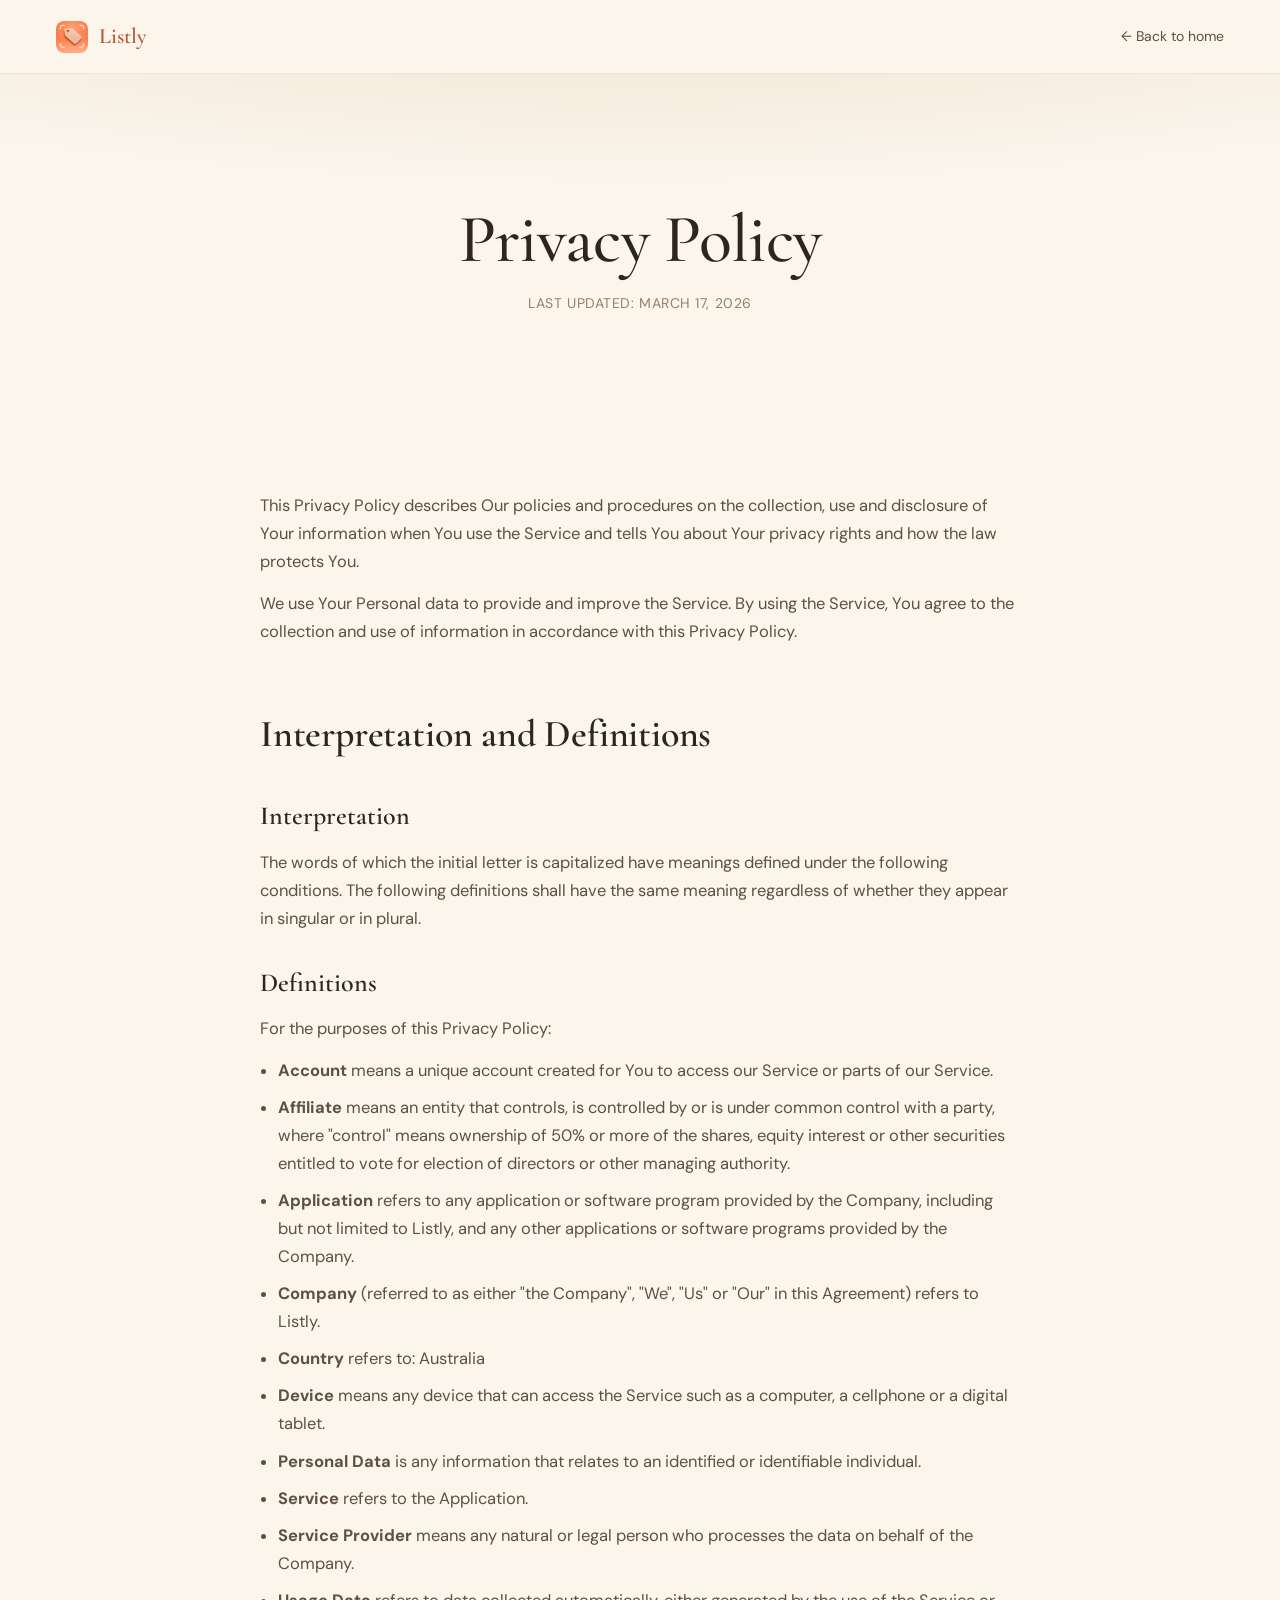
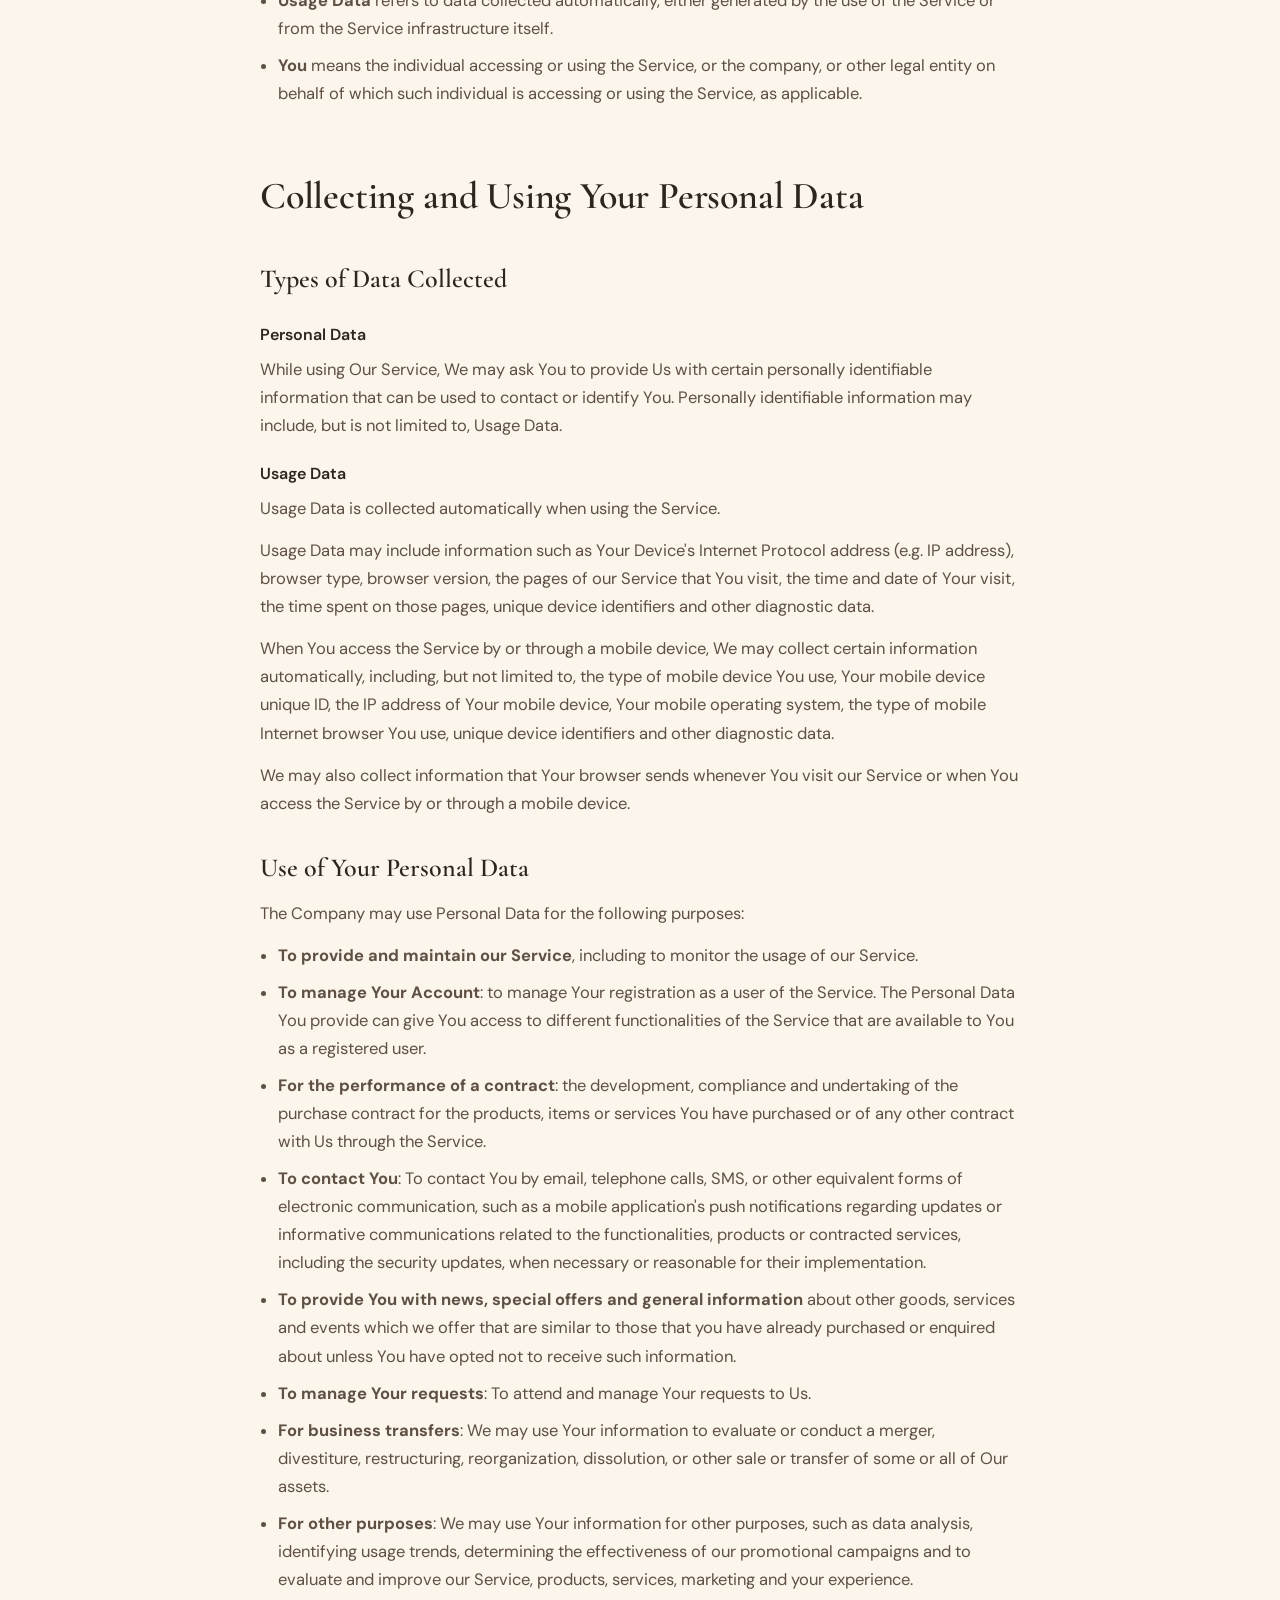
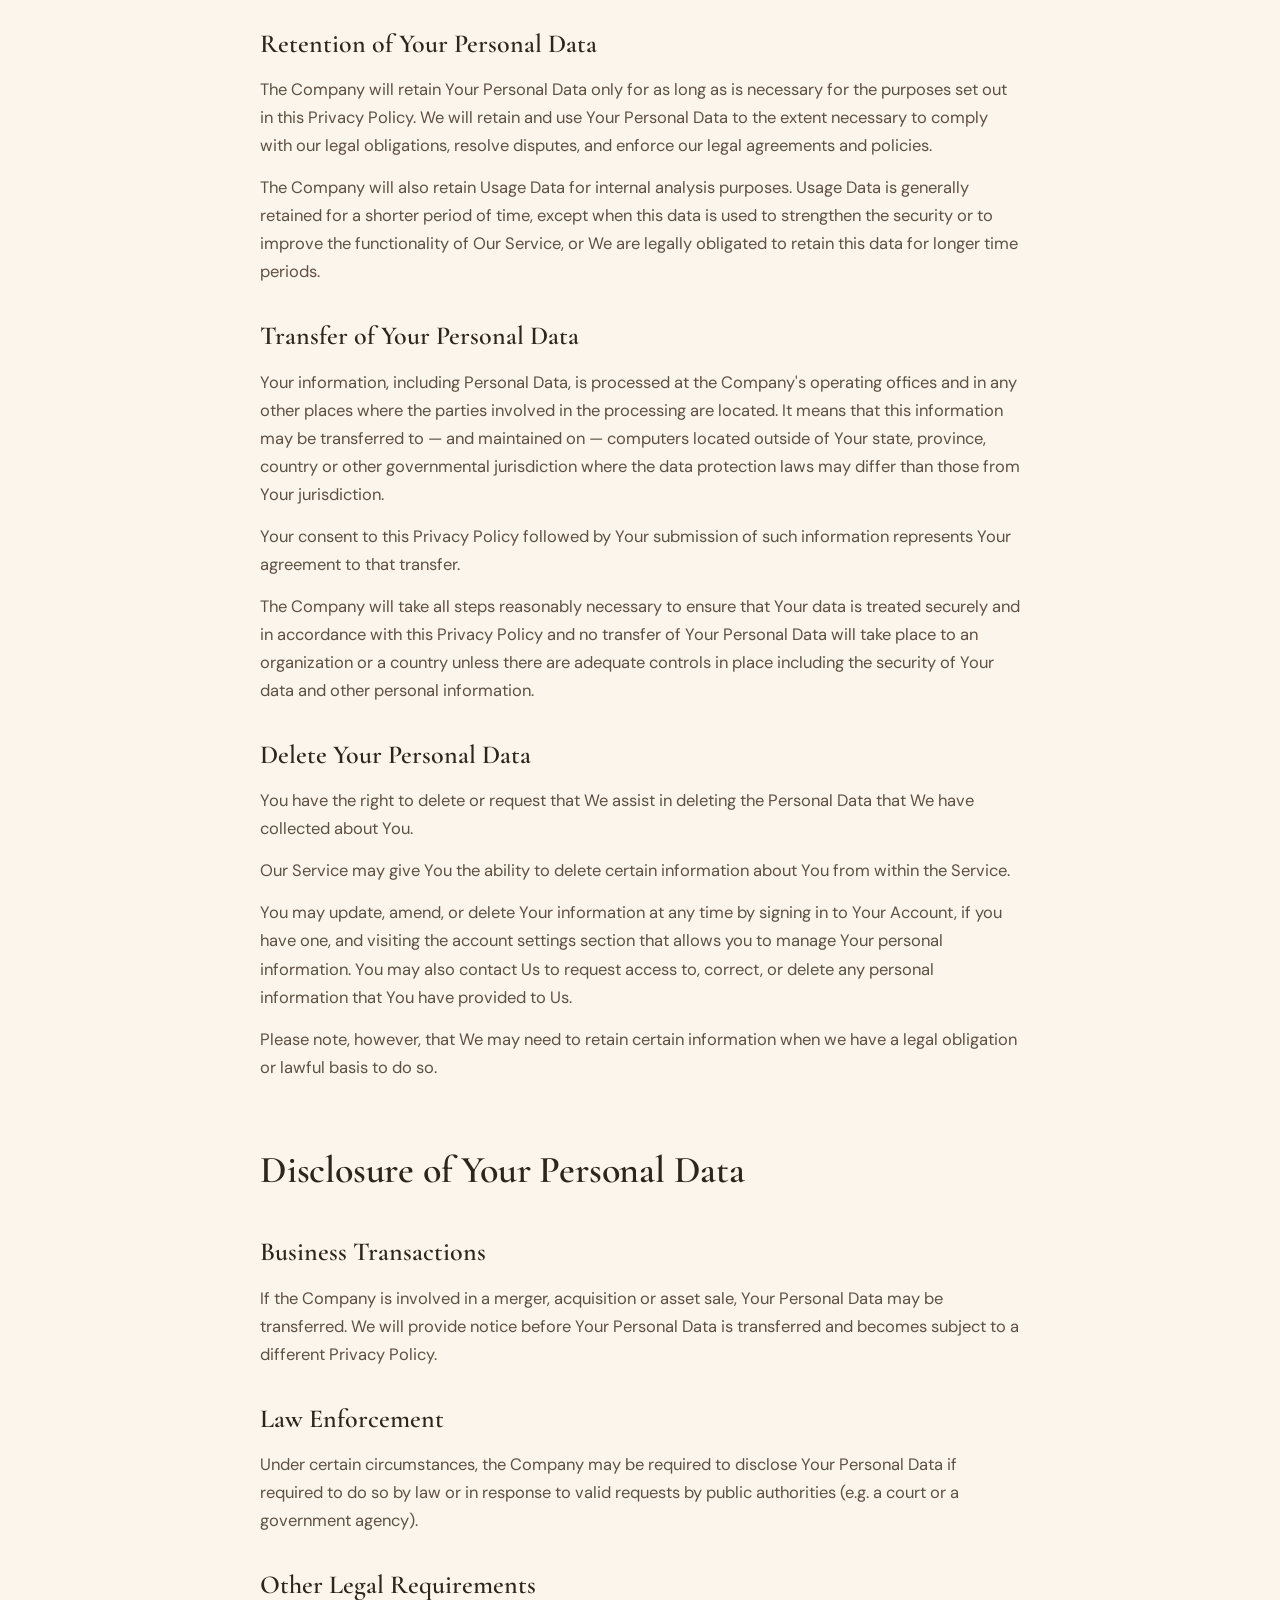
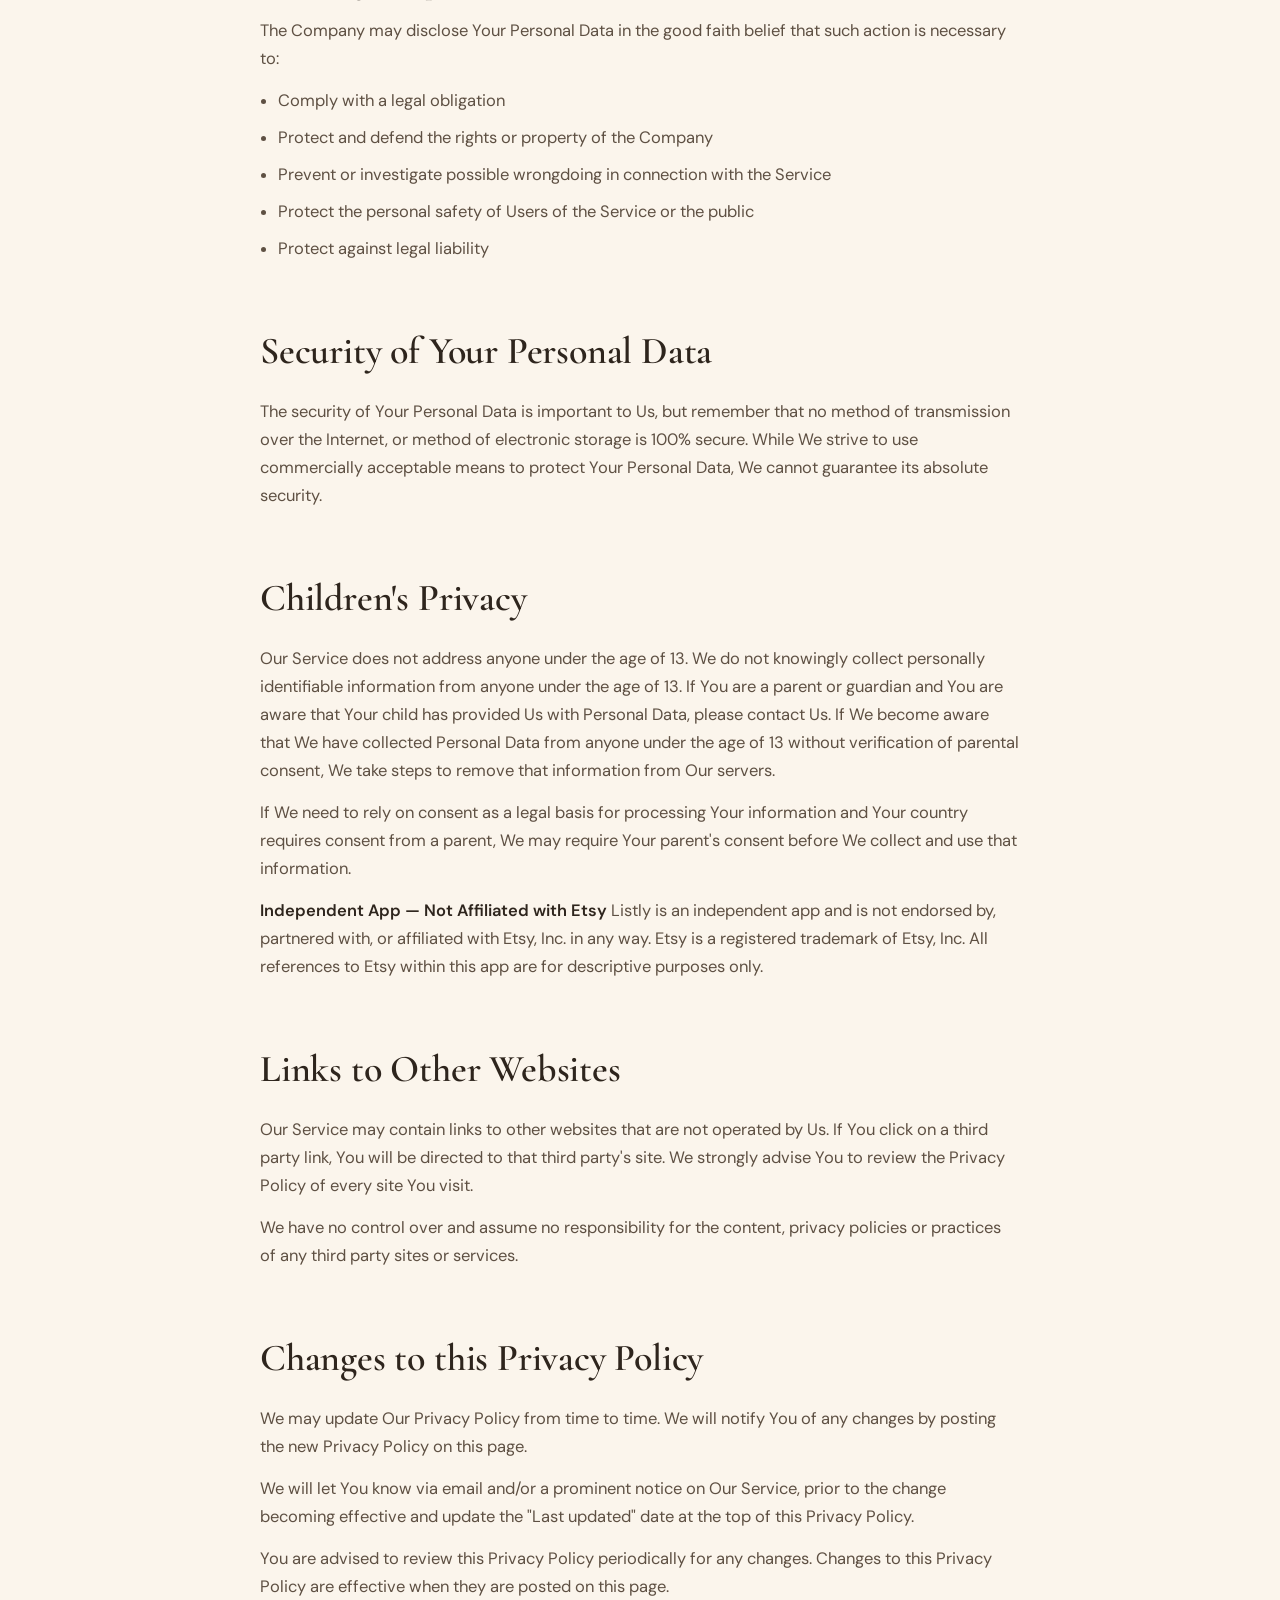
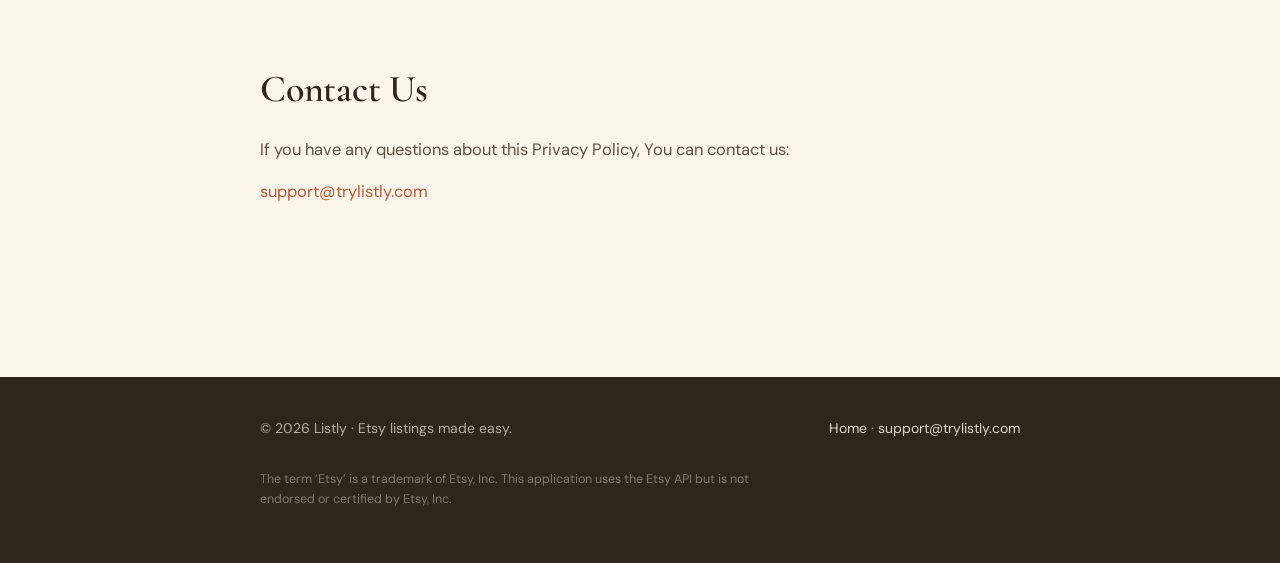
==== privacy.html @ 4dcf055b "Replace placeholder with Listly landing page - New landing page (Hero 1 immersive) at root - Terms +" ====
<!DOCTYPE html>
<html lang="en">
<head>
<meta charset="UTF-8">
<meta name="viewport" content="width=device-width, initial-scale=1.0">
<title>Privacy Policy · Listly</title>
<link rel="preconnect" href="https://fonts.googleapis.com">
<link rel="preconnect" href="https://fonts.gstatic.com" crossorigin>
<link href="https://fonts.googleapis.com/css2?family=Cormorant+Garamond:ital,wght@0,400;0,500;0,600;1,500&family=DM+Sans:opsz,wght@9..40,400;9..40,500;9..40,600&display=swap" rel="stylesheet">
<link rel="icon" href="assets/icon.png">
<style>
  :root{
    --clay:#D9744B; --clay-deep:#B85C38; --parchment:#EFE2D0; --ivory:#FBF5EC; --ivory-2:#FDF9F2;
    --ink:#2E251D; --ink-soft:#5E5043; --taupe:#94816C; --navy:#38434F;
    --serif:"Cormorant Garamond",Georgia,serif; --sans:"DM Sans",system-ui,sans-serif;
  }
  *{ box-sizing:border-box; margin:0; padding:0; }
  body{ font-family:var(--sans); color:var(--ink); background:var(--ivory); line-height:1.7; -webkit-font-smoothing:antialiased; }
  a{ color:var(--clay-deep); text-decoration:none; }
  a:hover{ text-decoration:underline; }
  .topbar{ position:sticky; top:0; z-index:10; display:flex; align-items:center; justify-content:space-between;
    padding:18px clamp(20px,5vw,56px); background:color-mix(in srgb,var(--ivory) 88%,transparent); backdrop-filter:blur(12px); border-bottom:1px solid rgba(76,46,28,.08); }
  .brand{ display:flex; align-items:center; gap:11px; }
  .brand img{ width:32px; height:32px; border-radius:8px; }
  .brand .name{ font-family:var(--serif); font-weight:600; font-size:22px; }
  .back{ font-size:14px; color:var(--ink-soft); }
  .hero{ background:radial-gradient(120% 90% at 50% -30%, var(--parchment), var(--ivory) 70%); padding:clamp(70px,11vw,130px) 0 clamp(40px,6vw,70px); text-align:center; }
  .wrap{ width:min(760px,90vw); margin-inline:auto; }
  h1{ font-family:var(--serif); font-weight:500; font-size:clamp(40px,6vw,68px); line-height:1.05; letter-spacing:-.01em; }
  .updated{ margin-top:16px; font-size:14px; letter-spacing:.04em; color:var(--taupe); text-transform:uppercase; }
  .intro{ font-size:19px; color:var(--ink-soft); max-width:60ch; margin:22px auto 0; }
  main{ padding:clamp(48px,7vw,88px) 0 clamp(70px,9vw,120px); }
  section{ margin-bottom:clamp(38px,5vw,56px); }
  h2{ font-family:var(--serif); font-weight:600; font-size:clamp(26px,3.4vw,38px); color:var(--ink); margin-bottom:14px; letter-spacing:-.005em; }
  h3{ font-family:var(--serif); font-weight:600; font-size:clamp(20px,2.4vw,26px); color:var(--ink); margin:28px 0 10px; }
  h4{ font-family:var(--sans); font-weight:600; font-size:16px; color:var(--ink); margin:20px 0 8px; }
  section > p:first-of-type{ margin-top:4px; }
  p{ font-size:16.5px; color:var(--ink-soft); margin-bottom:14px; }
  p strong{ color:var(--ink); font-weight:600; }
  ul{ margin:0 0 14px 1.1em; }
  li{ font-size:16.5px; color:var(--ink-soft); margin-bottom:9px; }
  .callout{ background:var(--ivory-2); border-radius:20px; padding:28px 32px; box-shadow:0 18px 44px -28px rgba(76,46,28,.4); }
  .callout p:last-child{ margin-bottom:0; }
  footer{ background:var(--ink); color:rgba(255,247,238,.65); padding:40px 0; font-size:14px; }
  footer .wrap{ display:flex; justify-content:space-between; gap:20px; flex-wrap:wrap; }
  footer a{ color:rgba(255,247,238,.85); }
  footer .disclaimer{ width:100%; order:3; margin-top:8px; font-size:12.5px; line-height:1.6; color:rgba(255,247,238,.4); max-width:64ch; }
</style>
</head>
<body>
  <div class="topbar">
    <a class="brand" href="index.html"><img src="assets/icon.png" alt="Listly"><span class="name">Listly</span></a>
    <a class="back" href="index.html">← Back to home</a>
  </div>

  <header class="hero">
    <div class="wrap">
      <h1>Privacy Policy</h1>
      <p class="updated">Last updated: March 17, 2026</p>
    </div>
  </header>

  <main>
    <div class="wrap">
      <section>
        <p>This Privacy Policy describes Our policies and procedures on the collection, use and disclosure of Your information when You use the Service and tells You about Your privacy rights and how the law protects You.</p>
        <p>We use Your Personal data to provide and improve the Service. By using the Service, You agree to the collection and use of information in accordance with this Privacy Policy.</p>
      </section>

      <section>
        <h2>Interpretation and Definitions</h2>
        <h3>Interpretation</h3>
        <p>The words of which the initial letter is capitalized have meanings defined under the following conditions. The following definitions shall have the same meaning regardless of whether they appear in singular or in plural.</p>
        <h3>Definitions</h3>
        <p>For the purposes of this Privacy Policy:</p>
        <ul>
          <li><strong>Account</strong> means a unique account created for You to access our Service or parts of our Service.</li>
          <li><strong>Affiliate</strong> means an entity that controls, is controlled by or is under common control with a party, where "control" means ownership of 50% or more of the shares, equity interest or other securities entitled to vote for election of directors or other managing authority.</li>
          <li><strong>Application</strong> refers to any application or software program provided by the Company, including but not limited to Listly, and any other applications or software programs provided by the Company.</li>
          <li><strong>Company</strong> (referred to as either "the Company", "We", "Us" or "Our" in this Agreement) refers to Listly.</li>
          <li><strong>Country</strong> refers to: Australia</li>
          <li><strong>Device</strong> means any device that can access the Service such as a computer, a cellphone or a digital tablet.</li>
          <li><strong>Personal Data</strong> is any information that relates to an identified or identifiable individual.</li>
          <li><strong>Service</strong> refers to the Application.</li>
          <li><strong>Service Provider</strong> means any natural or legal person who processes the data on behalf of the Company.</li>
          <li><strong>Usage Data</strong> refers to data collected automatically, either generated by the use of the Service or from the Service infrastructure itself.</li>
          <li><strong>You</strong> means the individual accessing or using the Service, or the company, or other legal entity on behalf of which such individual is accessing or using the Service, as applicable.</li>
        </ul>
      </section>

      <section>
        <h2>Collecting and Using Your Personal Data</h2>
        <h3>Types of Data Collected</h3>
        <h4>Personal Data</h4>
        <p>While using Our Service, We may ask You to provide Us with certain personally identifiable information that can be used to contact or identify You. Personally identifiable information may include, but is not limited to, Usage Data.</p>
        <h4>Usage Data</h4>
        <p>Usage Data is collected automatically when using the Service.</p>
        <p>Usage Data may include information such as Your Device's Internet Protocol address (e.g. IP address), browser type, browser version, the pages of our Service that You visit, the time and date of Your visit, the time spent on those pages, unique device identifiers and other diagnostic data.</p>
        <p>When You access the Service by or through a mobile device, We may collect certain information automatically, including, but not limited to, the type of mobile device You use, Your mobile device unique ID, the IP address of Your mobile device, Your mobile operating system, the type of mobile Internet browser You use, unique device identifiers and other diagnostic data.</p>
        <p>We may also collect information that Your browser sends whenever You visit our Service or when You access the Service by or through a mobile device.</p>

        <h3>Use of Your Personal Data</h3>
        <p>The Company may use Personal Data for the following purposes:</p>
        <ul>
          <li><strong>To provide and maintain our Service</strong>, including to monitor the usage of our Service.</li>
          <li><strong>To manage Your Account</strong>: to manage Your registration as a user of the Service. The Personal Data You provide can give You access to different functionalities of the Service that are available to You as a registered user.</li>
          <li><strong>For the performance of a contract</strong>: the development, compliance and undertaking of the purchase contract for the products, items or services You have purchased or of any other contract with Us through the Service.</li>
          <li><strong>To contact You</strong>: To contact You by email, telephone calls, SMS, or other equivalent forms of electronic communication, such as a mobile application's push notifications regarding updates or informative communications related to the functionalities, products or contracted services, including the security updates, when necessary or reasonable for their implementation.</li>
          <li><strong>To provide You with news, special offers and general information</strong> about other goods, services and events which we offer that are similar to those that you have already purchased or enquired about unless You have opted not to receive such information.</li>
          <li><strong>To manage Your requests</strong>: To attend and manage Your requests to Us.</li>
          <li><strong>For business transfers</strong>: We may use Your information to evaluate or conduct a merger, divestiture, restructuring, reorganization, dissolution, or other sale or transfer of some or all of Our assets.</li>
          <li><strong>For other purposes</strong>: We may use Your information for other purposes, such as data analysis, identifying usage trends, determining the effectiveness of our promotional campaigns and to evaluate and improve our Service, products, services, marketing and your experience.</li>
        </ul>

        <h3>Retention of Your Personal Data</h3>
        <p>The Company will retain Your Personal Data only for as long as is necessary for the purposes set out in this Privacy Policy. We will retain and use Your Personal Data to the extent necessary to comply with our legal obligations, resolve disputes, and enforce our legal agreements and policies.</p>
        <p>The Company will also retain Usage Data for internal analysis purposes. Usage Data is generally retained for a shorter period of time, except when this data is used to strengthen the security or to improve the functionality of Our Service, or We are legally obligated to retain this data for longer time periods.</p>

        <h3>Transfer of Your Personal Data</h3>
        <p>Your information, including Personal Data, is processed at the Company's operating offices and in any other places where the parties involved in the processing are located. It means that this information may be transferred to — and maintained on — computers located outside of Your state, province, country or other governmental jurisdiction where the data protection laws may differ than those from Your jurisdiction.</p>
        <p>Your consent to this Privacy Policy followed by Your submission of such information represents Your agreement to that transfer.</p>
        <p>The Company will take all steps reasonably necessary to ensure that Your data is treated securely and in accordance with this Privacy Policy and no transfer of Your Personal Data will take place to an organization or a country unless there are adequate controls in place including the security of Your data and other personal information.</p>

        <h3>Delete Your Personal Data</h3>
        <p>You have the right to delete or request that We assist in deleting the Personal Data that We have collected about You.</p>
        <p>Our Service may give You the ability to delete certain information about You from within the Service.</p>
        <p>You may update, amend, or delete Your information at any time by signing in to Your Account, if you have one, and visiting the account settings section that allows you to manage Your personal information. You may also contact Us to request access to, correct, or delete any personal information that You have provided to Us.</p>
        <p>Please note, however, that We may need to retain certain information when we have a legal obligation or lawful basis to do so.</p>
      </section>

      <section>
        <h2>Disclosure of Your Personal Data</h2>
        <h3>Business Transactions</h3>
        <p>If the Company is involved in a merger, acquisition or asset sale, Your Personal Data may be transferred. We will provide notice before Your Personal Data is transferred and becomes subject to a different Privacy Policy.</p>
        <h3>Law Enforcement</h3>
        <p>Under certain circumstances, the Company may be required to disclose Your Personal Data if required to do so by law or in response to valid requests by public authorities (e.g. a court or a government agency).</p>
        <h3>Other Legal Requirements</h3>
        <p>The Company may disclose Your Personal Data in the good faith belief that such action is necessary to:</p>
        <ul>
          <li>Comply with a legal obligation</li>
          <li>Protect and defend the rights or property of the Company</li>
          <li>Prevent or investigate possible wrongdoing in connection with the Service</li>
          <li>Protect the personal safety of Users of the Service or the public</li>
          <li>Protect against legal liability</li>
        </ul>
      </section>

      <section>
        <h2>Security of Your Personal Data</h2>
        <p>The security of Your Personal Data is important to Us, but remember that no method of transmission over the Internet, or method of electronic storage is 100% secure. While We strive to use commercially acceptable means to protect Your Personal Data, We cannot guarantee its absolute security.</p>
      </section>

      <section>
        <h2>Children's Privacy</h2>
        <p>Our Service does not address anyone under the age of 13. We do not knowingly collect personally identifiable information from anyone under the age of 13. If You are a parent or guardian and You are aware that Your child has provided Us with Personal Data, please contact Us. If We become aware that We have collected Personal Data from anyone under the age of 13 without verification of parental consent, We take steps to remove that information from Our servers.</p>
        <p>If We need to rely on consent as a legal basis for processing Your information and Your country requires consent from a parent, We may require Your parent's consent before We collect and use that information.</p>
        <p><strong>Independent App — Not Affiliated with Etsy</strong> Listly is an independent app and is not endorsed by, partnered with, or affiliated with Etsy, Inc. in any way. Etsy is a registered trademark of Etsy, Inc. All references to Etsy within this app are for descriptive purposes only.</p>
      </section>

      <section>
        <h2>Links to Other Websites</h2>
        <p>Our Service may contain links to other websites that are not operated by Us. If You click on a third party link, You will be directed to that third party's site. We strongly advise You to review the Privacy Policy of every site You visit.</p>
        <p>We have no control over and assume no responsibility for the content, privacy policies or practices of any third party sites or services.</p>
      </section>

      <section>
        <h2>Changes to this Privacy Policy</h2>
        <p>We may update Our Privacy Policy from time to time. We will notify You of any changes by posting the new Privacy Policy on this page.</p>
        <p>We will let You know via email and/or a prominent notice on Our Service, prior to the change becoming effective and update the "Last updated" date at the top of this Privacy Policy.</p>
        <p>You are advised to review this Privacy Policy periodically for any changes. Changes to this Privacy Policy are effective when they are posted on this page.</p>
      </section>

      <section>
        <h2>Contact Us</h2>
        <p>If you have any questions about this Privacy Policy, You can contact us:</p>
        <p><a href="mailto:support@trylistly.com">support@trylistly.com</a></p>
      </section>
    </div>
  </main>

  <footer>
    <div class="wrap">
      <span>© 2026 Listly · Etsy listings made easy.</span>
      <span><a href="index.html">Home</a> · <a href="mailto:support@trylistly.com">support@trylistly.com</a></span>
      <p class="disclaimer">The term &lsquo;Etsy&rsquo; is a trademark of Etsy, Inc. This application uses the Etsy API but is not endorsed or certified by Etsy, Inc.</p>
    </div>
  </footer>
</body>
</html>
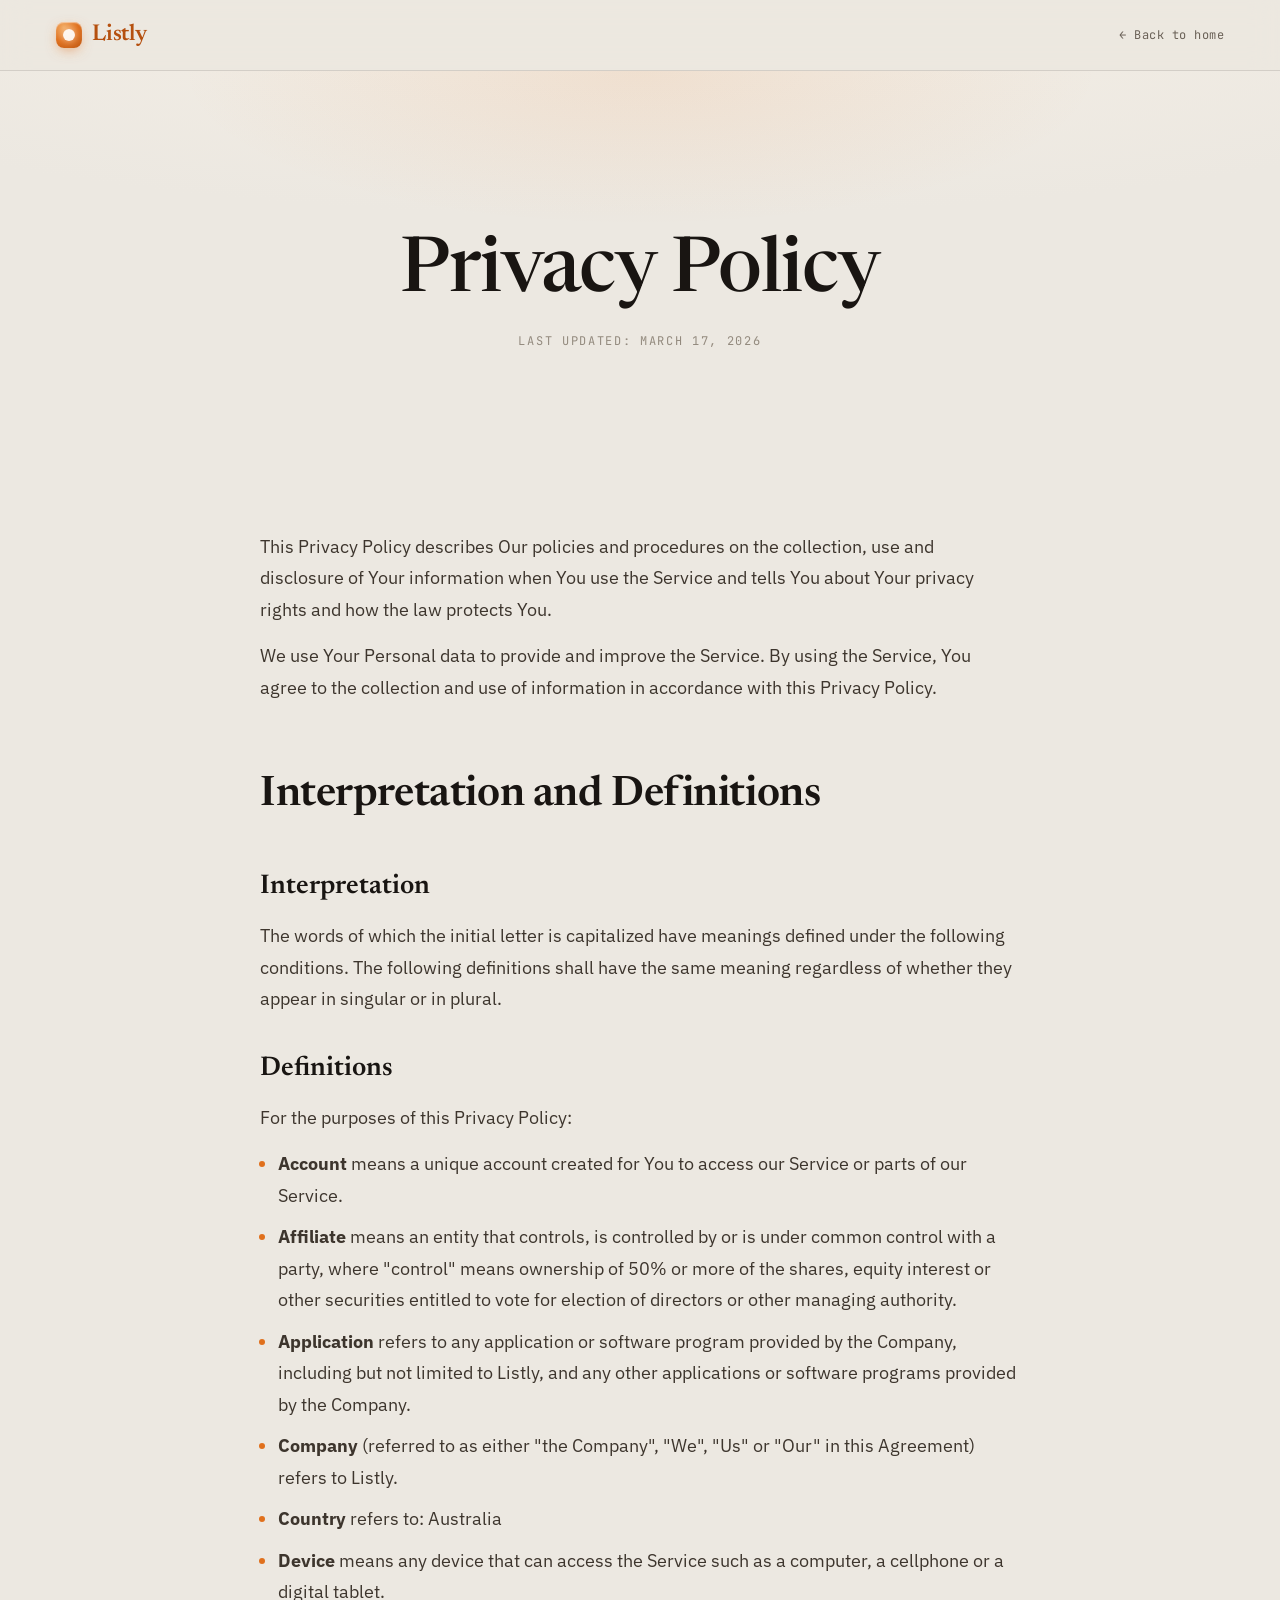
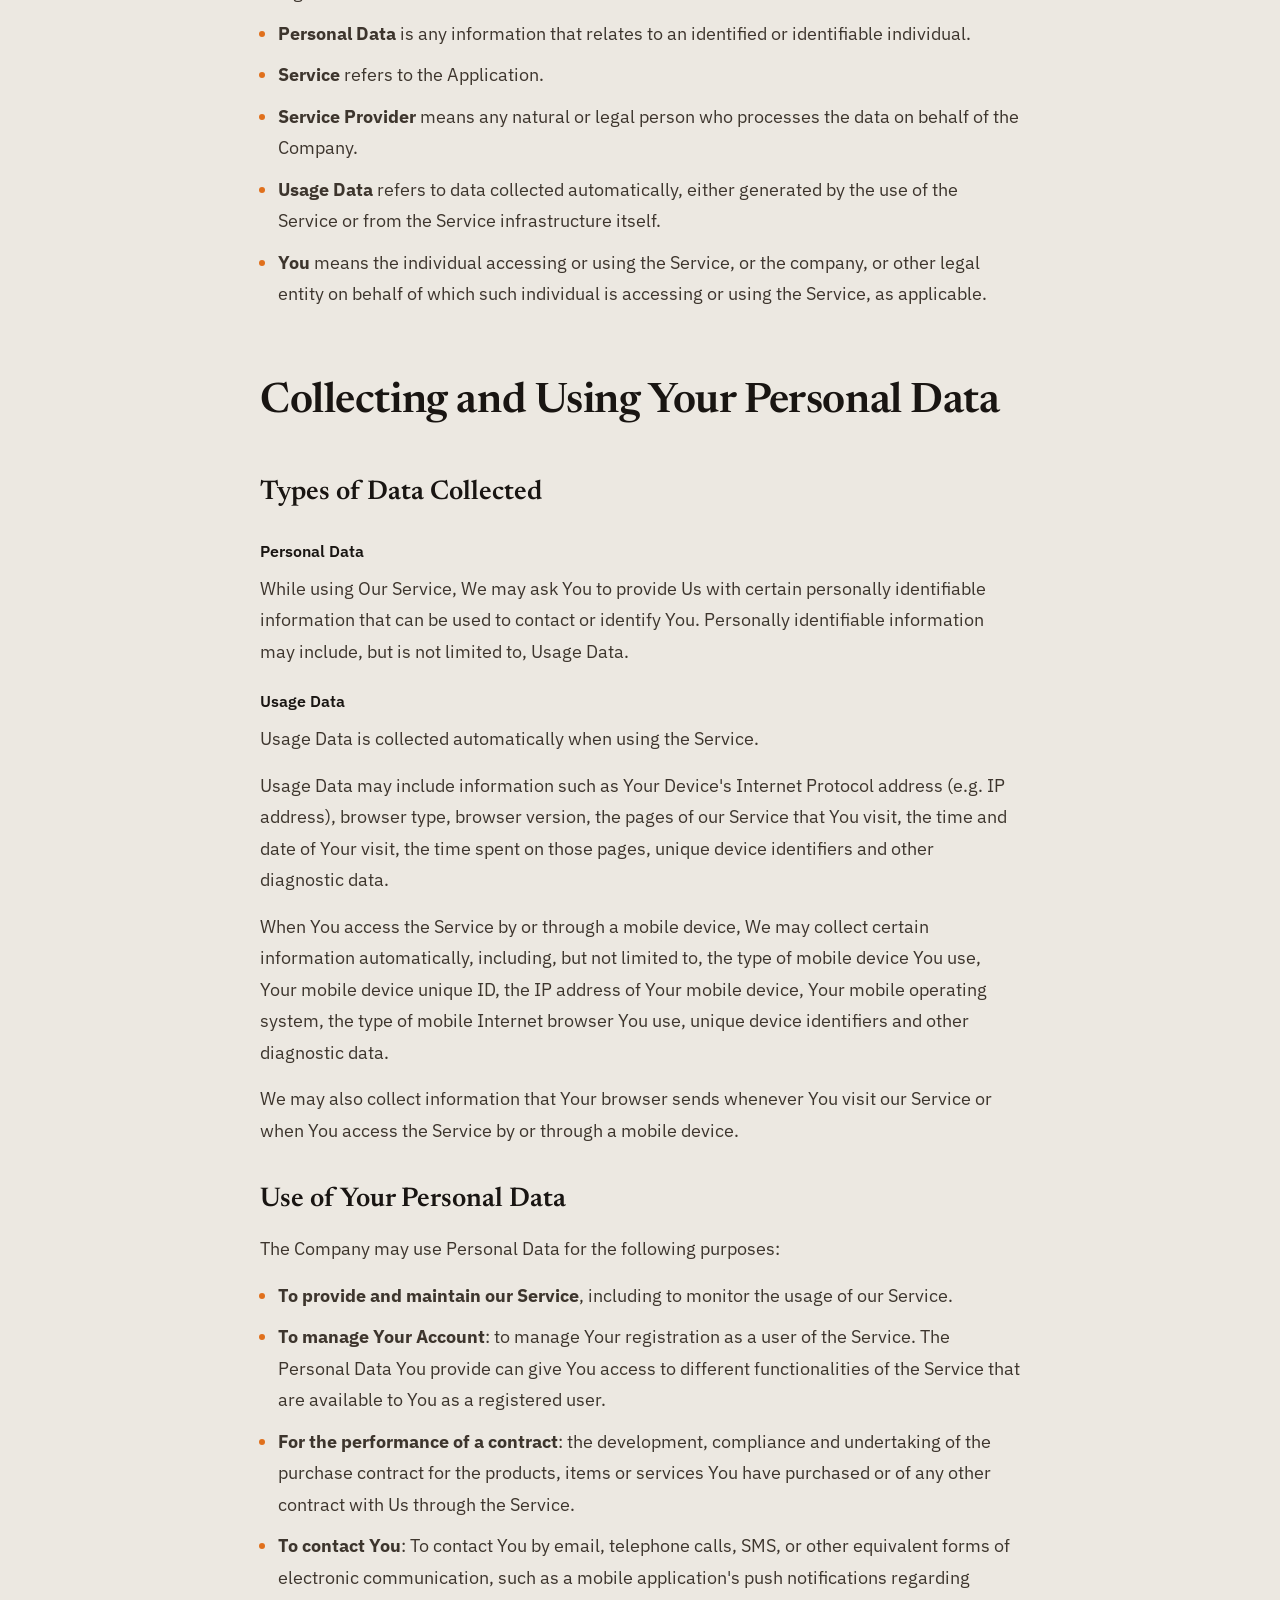
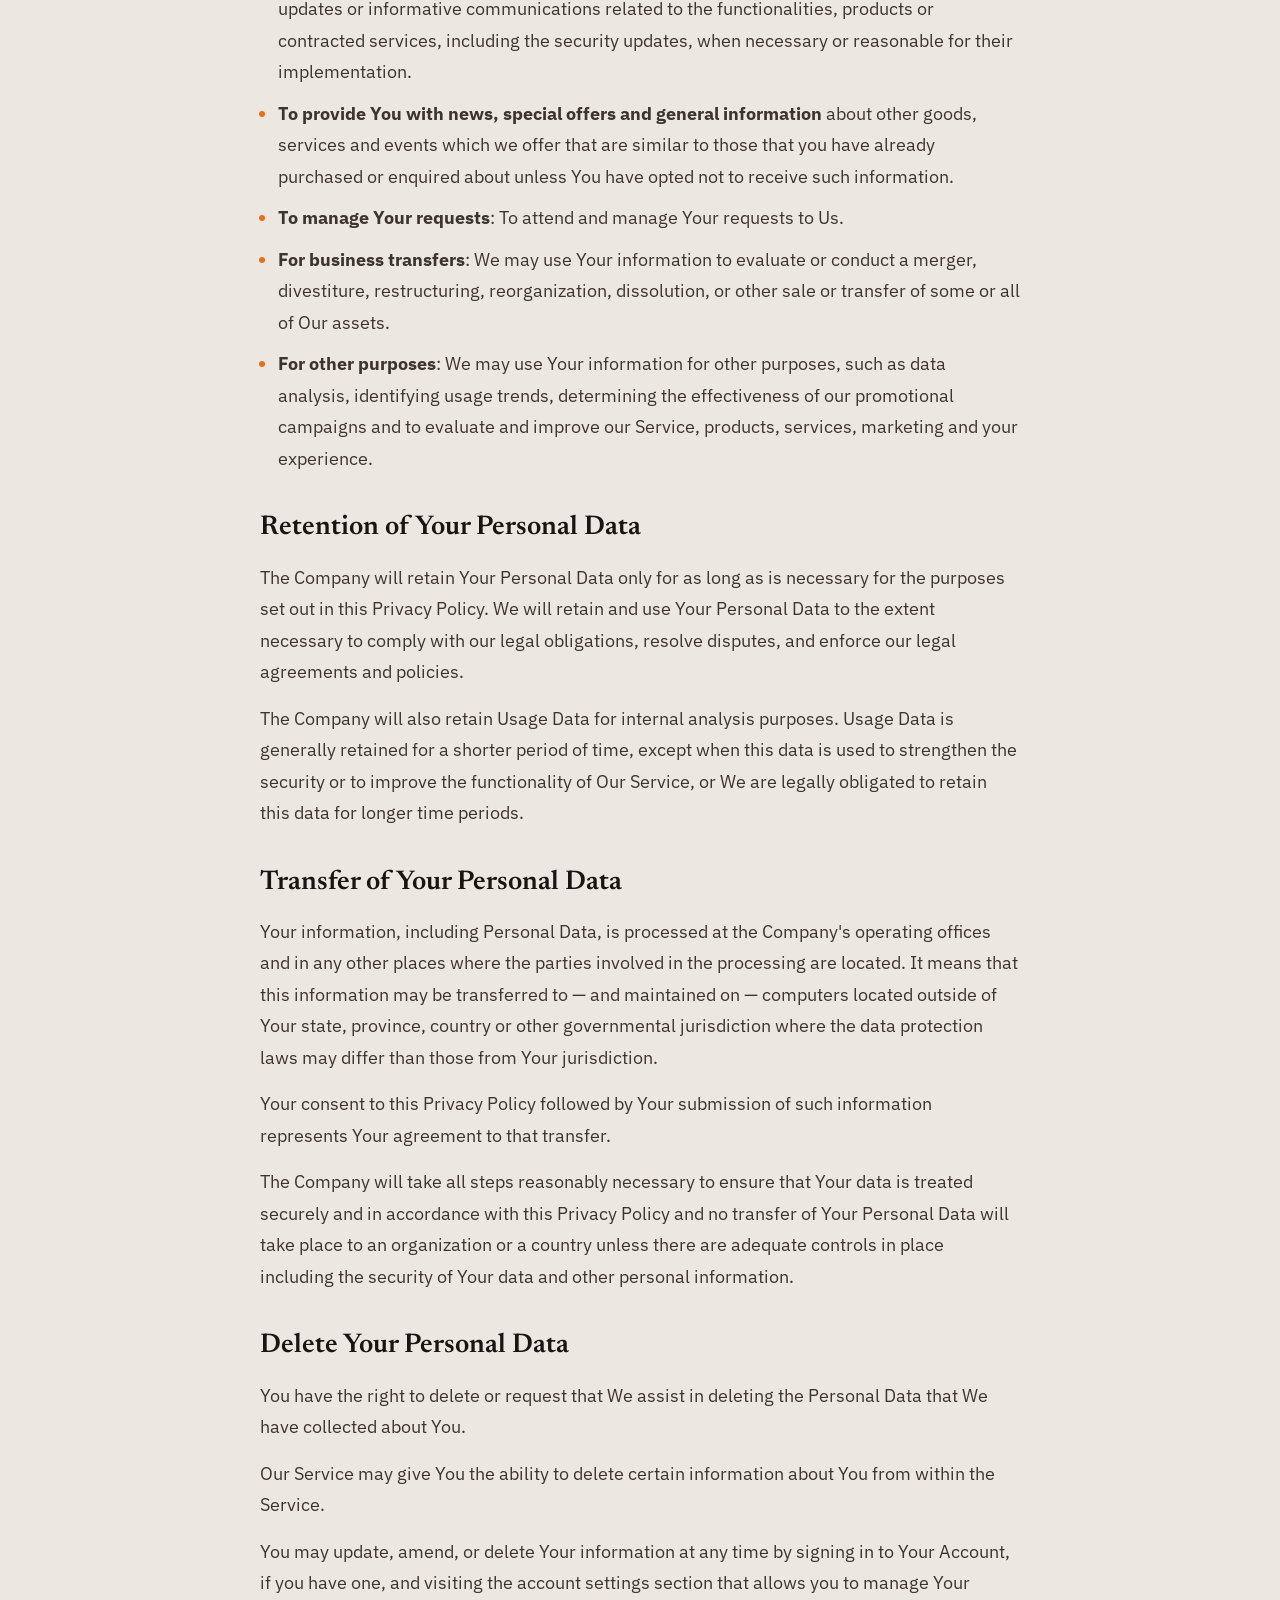
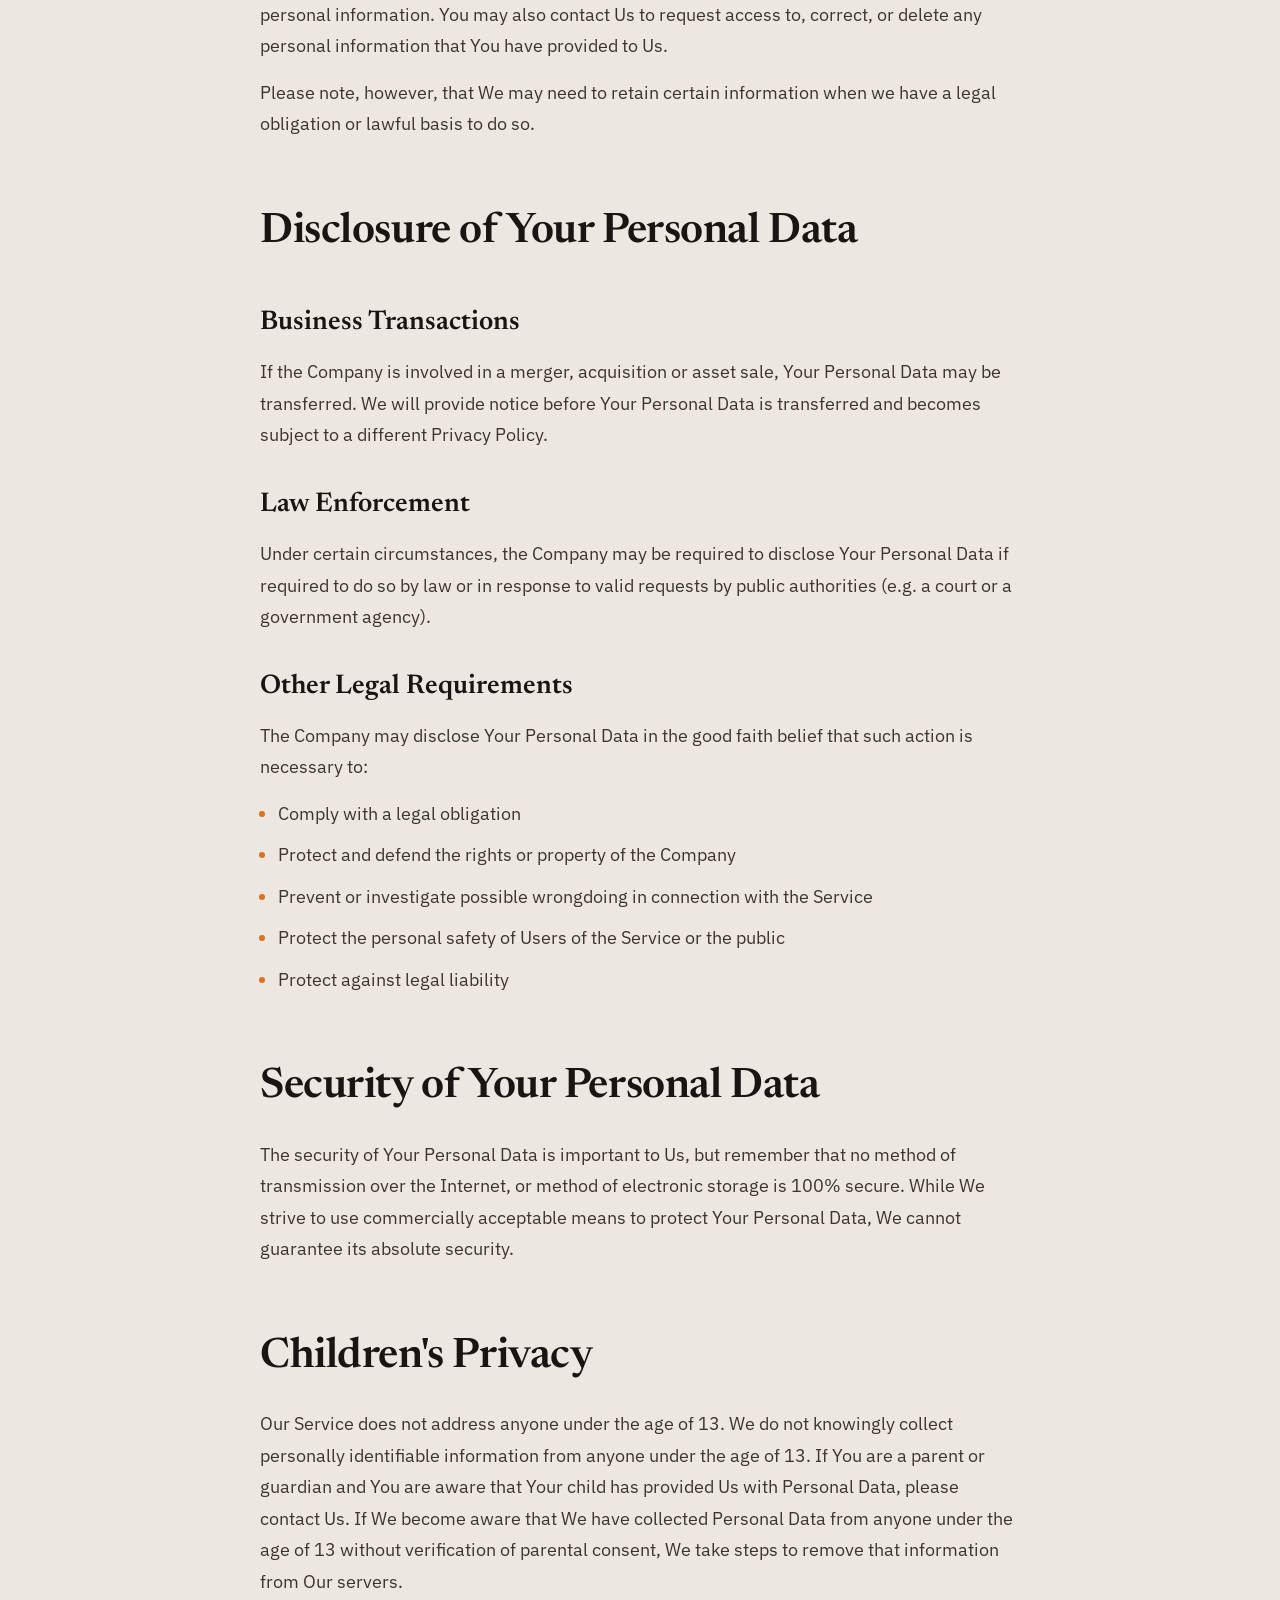
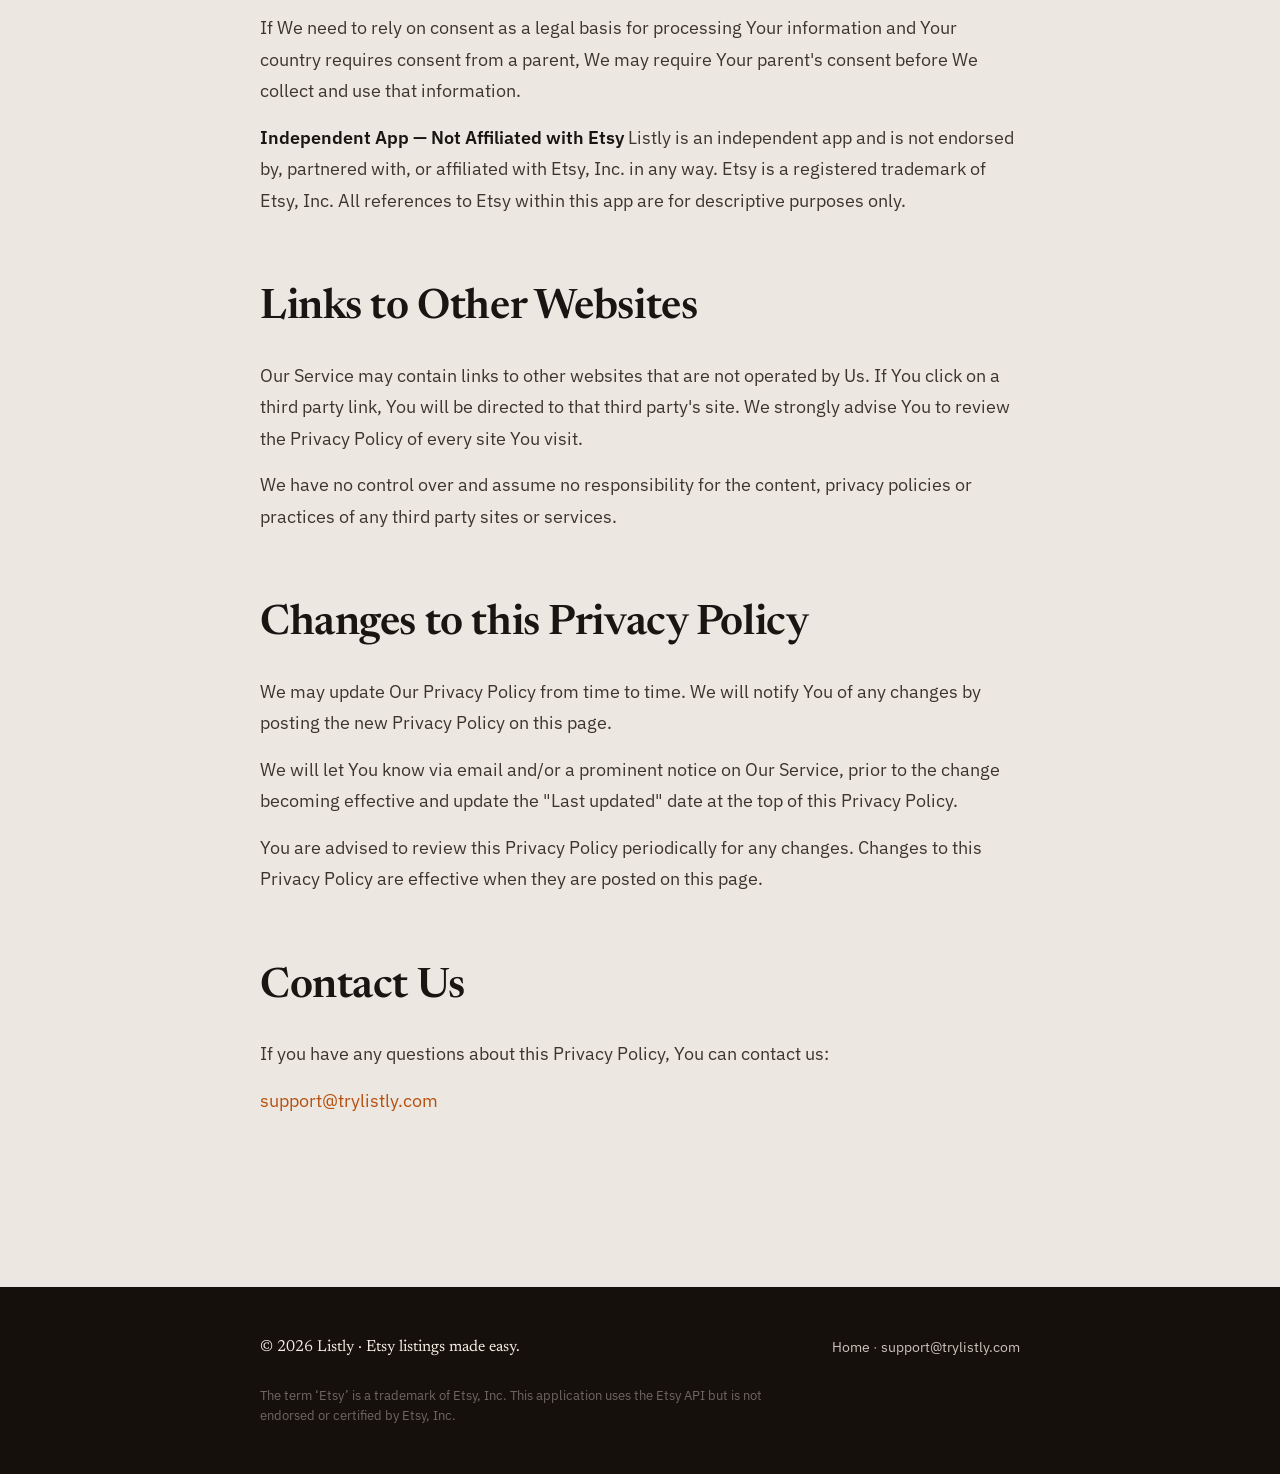
==== commit 1059d8e5: "Redesign: multi-store Etsy management platform landing page - New homepage (web-app positioning) wit" ====
--- a/privacy.html
+++ b/privacy.html
@@ -6,50 +6,63 @@
 <title>Privacy Policy · Listly</title>
 <link rel="preconnect" href="https://fonts.googleapis.com">
 <link rel="preconnect" href="https://fonts.gstatic.com" crossorigin>
-<link href="https://fonts.googleapis.com/css2?family=Cormorant+Garamond:ital,wght@0,400;0,500;0,600;1,500&family=DM+Sans:opsz,wght@9..40,400;9..40,500;9..40,600&display=swap" rel="stylesheet">
+<link href="https://fonts.googleapis.com/css2?family=Newsreader:ital,opsz,wght@0,6..72,500;0,6..72,600;1,6..72,500&family=IBM+Plex+Sans:wght@400;500;600;700&family=JetBrains+Mono:wght@400;500&display=swap" rel="stylesheet">
 <link rel="icon" href="assets/icon.png">
 <style>
   :root{
-    --clay:#D9744B; --clay-deep:#B85C38; --parchment:#EFE2D0; --ivory:#FBF5EC; --ivory-2:#FDF9F2;
-    --ink:#2E251D; --ink-soft:#5E5043; --taupe:#94816C; --navy:#38434F;
-    --serif:"Cormorant Garamond",Georgia,serif; --sans:"DM Sans",system-ui,sans-serif;
+    --bg:#ECE8E1; --bg-2:#E3DDD3; --surface:#FAF8F3;
+    --ink:#191512; --ink-soft:#6A6157; --ink-faint:#938A7E;
+    --line:rgba(25,21,18,.12);
+    --ember:#E0701C; --ember-deep:#B5500F; --ember-soft:#F2A85E; --oxblood:#5E1A1D;
+    --night:#0B0807; --night-2:#16100C; --on-night:#F4ECE2; --on-night-soft:rgba(244,236,226,.6);
+    --serif:"Newsreader",Georgia,serif; --sans:"IBM Plex Sans",system-ui,-apple-system,sans-serif; --mono:"JetBrains Mono",ui-monospace,monospace;
   }
   *{ box-sizing:border-box; margin:0; padding:0; }
-  body{ font-family:var(--sans); color:var(--ink); background:var(--ivory); line-height:1.7; -webkit-font-smoothing:antialiased; }
-  a{ color:var(--clay-deep); text-decoration:none; }
+  body{ font-family:var(--sans); color:var(--ink); background:var(--bg); line-height:1.75; -webkit-font-smoothing:antialiased; }
+  ::selection{ background:var(--ember); color:#fff; }
+  a{ color:var(--ember-deep); text-decoration:none; }
   a:hover{ text-decoration:underline; }
   .topbar{ position:sticky; top:0; z-index:10; display:flex; align-items:center; justify-content:space-between;
-    padding:18px clamp(20px,5vw,56px); background:color-mix(in srgb,var(--ivory) 88%,transparent); backdrop-filter:blur(12px); border-bottom:1px solid rgba(76,46,28,.08); }
-  .brand{ display:flex; align-items:center; gap:11px; }
-  .brand img{ width:32px; height:32px; border-radius:8px; }
-  .brand .name{ font-family:var(--serif); font-weight:600; font-size:22px; }
-  .back{ font-size:14px; color:var(--ink-soft); }
-  .hero{ background:radial-gradient(120% 90% at 50% -30%, var(--parchment), var(--ivory) 70%); padding:clamp(70px,11vw,130px) 0 clamp(40px,6vw,70px); text-align:center; }
-  .wrap{ width:min(760px,90vw); margin-inline:auto; }
-  h1{ font-family:var(--serif); font-weight:500; font-size:clamp(40px,6vw,68px); line-height:1.05; letter-spacing:-.01em; }
-  .updated{ margin-top:16px; font-size:14px; letter-spacing:.04em; color:var(--taupe); text-transform:uppercase; }
-  .intro{ font-size:19px; color:var(--ink-soft); max-width:60ch; margin:22px auto 0; }
+    padding:15px clamp(20px,5vw,56px); background:color-mix(in srgb,var(--bg) 84%,transparent); backdrop-filter:blur(14px) saturate(1.4); border-bottom:1px solid var(--line); }
+  .brand{ display:flex; align-items:center; gap:10px; }
+  .brand .mark{ width:26px; height:26px; border-radius:8px; position:relative;
+    background:radial-gradient(120% 120% at 30% 20%, var(--ember-soft), var(--ember) 45%, var(--ember-deep) 100%);
+    box-shadow:0 4px 14px -4px rgba(224,112,28,.7), inset 0 1px 1px rgba(255,255,255,.5); }
+  .brand .mark::after{ content:""; position:absolute; inset:7px; border-radius:50%; background:rgba(255,255,255,.92); box-shadow:0 0 8px rgba(255,255,255,.6); }
+  .brand .name{ font-family:var(--serif); font-weight:600; font-size:23px; letter-spacing:-.01em; }
+  .back{ font-family:var(--mono); font-size:12px; letter-spacing:.04em; color:var(--ink-soft); }
+  .back:hover{ color:var(--ember-deep); }
+  .hero{ position:relative; background:radial-gradient(120% 95% at 50% -25%, #F5EFE6, var(--bg) 68%); padding:clamp(96px,12vw,150px) 0 clamp(44px,6vw,72px); text-align:center; overflow:hidden; }
+  .hero::before{ content:""; position:absolute; inset:0; background:radial-gradient(60% 70% at 50% 0%, rgba(224,112,28,.1), transparent 60%); pointer-events:none; }
+  .wrap{ position:relative; width:min(760px,90vw); margin-inline:auto; }
+  .kicker{ font-family:var(--mono); font-size:12px; font-weight:500; letter-spacing:.22em; text-transform:uppercase; color:var(--ember-deep); }
+  h1{ font-family:var(--serif); font-weight:500; font-size:clamp(42px,6.4vw,76px); line-height:1.02; letter-spacing:-.015em; margin-top:14px; }
+  .updated{ margin-top:18px; font-family:var(--mono); font-size:12px; letter-spacing:.14em; color:var(--ink-faint); text-transform:uppercase; }
+  .intro{ font-size:20px; color:#473D34; max-width:60ch; margin:22px auto 0; }
   main{ padding:clamp(48px,7vw,88px) 0 clamp(70px,9vw,120px); }
   section{ margin-bottom:clamp(38px,5vw,56px); }
-  h2{ font-family:var(--serif); font-weight:600; font-size:clamp(26px,3.4vw,38px); color:var(--ink); margin-bottom:14px; letter-spacing:-.005em; }
-  h3{ font-family:var(--serif); font-weight:600; font-size:clamp(20px,2.4vw,26px); color:var(--ink); margin:28px 0 10px; }
+  h2{ font-family:var(--serif); font-weight:600; font-size:clamp(28px,3.6vw,42px); color:var(--ink); margin-bottom:14px; letter-spacing:-.01em; }
+  h3{ font-family:var(--serif); font-weight:600; font-size:clamp(21px,2.4vw,27px); color:var(--ink); margin:30px 0 10px; }
   h4{ font-family:var(--sans); font-weight:600; font-size:16px; color:var(--ink); margin:20px 0 8px; }
   section > p:first-of-type{ margin-top:4px; }
-  p{ font-size:16.5px; color:var(--ink-soft); margin-bottom:14px; }
+  p{ font-size:18px; color:#3D352D; margin-bottom:15px; }
   p strong{ color:var(--ink); font-weight:600; }
   ul{ margin:0 0 14px 1.1em; }
-  li{ font-size:16.5px; color:var(--ink-soft); margin-bottom:9px; }
-  .callout{ background:var(--ivory-2); border-radius:20px; padding:28px 32px; box-shadow:0 18px 44px -28px rgba(76,46,28,.4); }
+  li{ font-size:18px; color:#3D352D; margin-bottom:10px; }
+  li::marker{ color:var(--ember); }
+  .callout{ background:var(--surface); border:1px solid var(--line); border-radius:18px; padding:28px 32px; box-shadow:0 18px 44px -30px rgba(25,21,18,.5); }
   .callout p:last-child{ margin-bottom:0; }
-  footer{ background:var(--ink); color:rgba(255,247,238,.65); padding:40px 0; font-size:14px; }
-  footer .wrap{ display:flex; justify-content:space-between; gap:20px; flex-wrap:wrap; }
-  footer a{ color:rgba(255,247,238,.85); }
-  footer .disclaimer{ width:100%; order:3; margin-top:8px; font-size:12.5px; line-height:1.6; color:rgba(255,247,238,.4); max-width:64ch; }
+  footer{ background:var(--night-2); color:var(--on-night-soft); padding:46px 0 34px; font-size:14px; }
+  footer .wrap{ display:flex; justify-content:space-between; align-items:center; gap:14px 20px; flex-wrap:wrap; }
+  footer .wrap > span:first-child{ font-family:var(--serif); font-size:16px; color:var(--on-night); }
+  footer a{ color:rgba(244,236,226,.82); transition:color .2s; }
+  footer a:hover{ color:var(--ember-soft); text-decoration:none; }
+  footer .disclaimer{ width:100%; order:3; margin-top:10px; font-size:12.5px; line-height:1.6; color:rgba(244,236,226,.4); max-width:64ch; }
 </style>
 </head>
 <body>
   <div class="topbar">
-    <a class="brand" href="index.html"><img src="assets/icon.png" alt="Listly"><span class="name">Listly</span></a>
+    <a class="brand" href="index.html"><span class="mark"></span><span class="name">Listly</span></a>
     <a class="back" href="index.html">← Back to home</a>
   </div>
 
